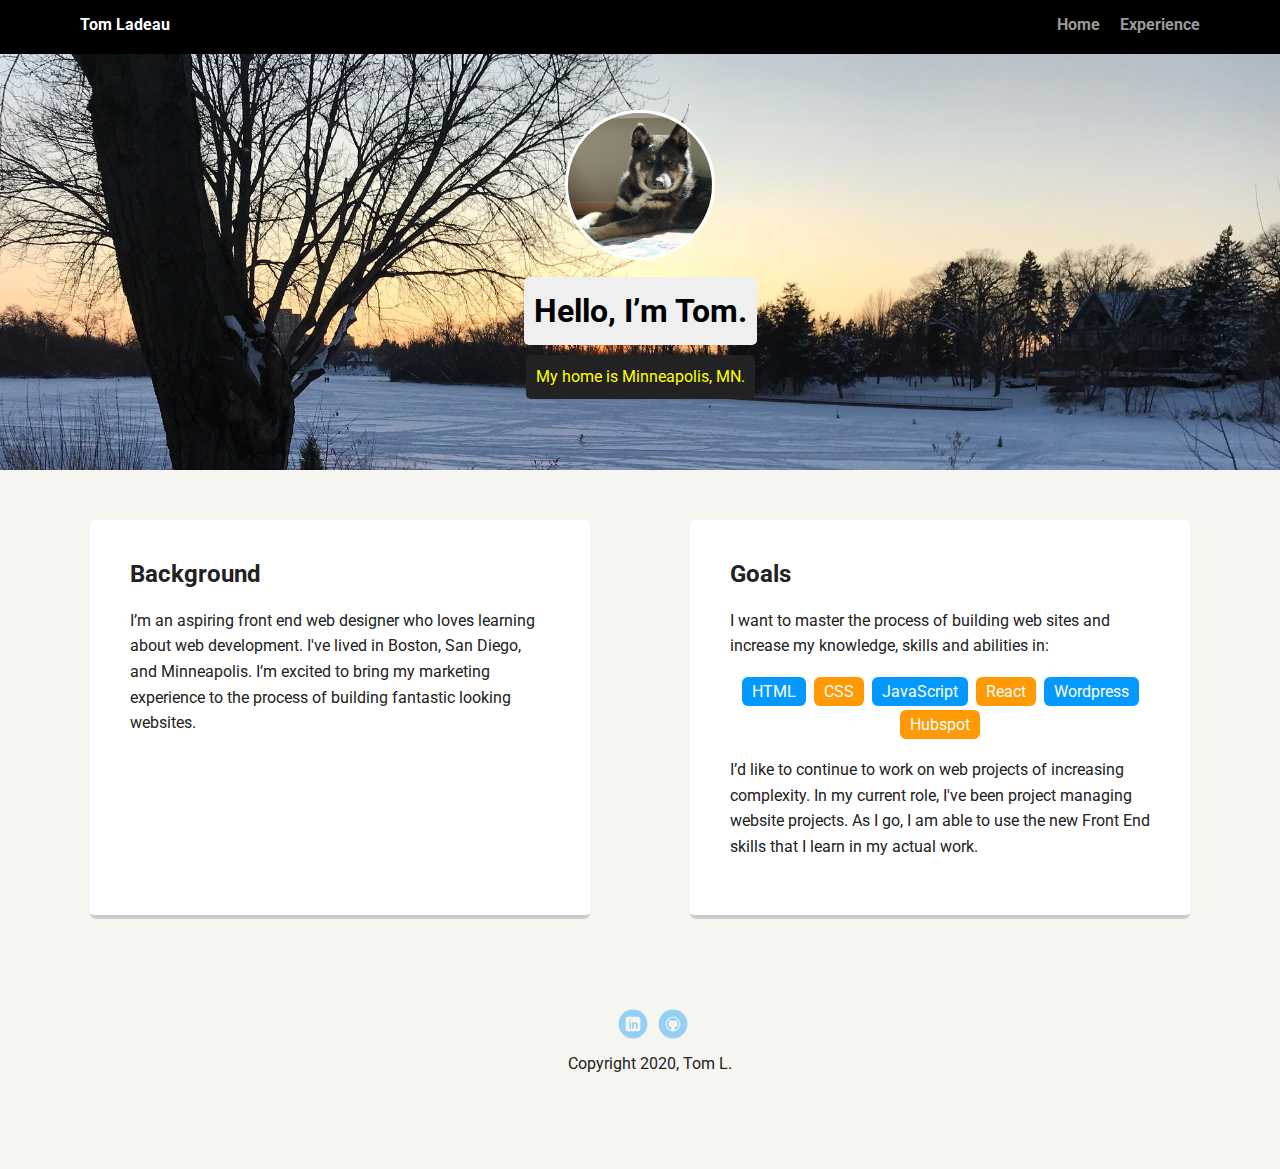
==== index.html @ c1380d4a "Added first project" ====
<!doctype html>
<html lang="en">
<head>
  <meta charset="utf-8">
  <title>Tom L's Profile</title>
  <meta name="viewport" content="width=device-width, initial-scale=1.0">
  <link rel="stylesheet" href="styles.css">
  <link href="https://fonts.googleapis.com/css?family=Muli%7CRoboto:400,300,500,700,900" rel="stylesheet">
</head>
<body>

  <div class="main-nav">
      <ul class="nav">
        <li class="name">Tom Ladeau</li>
        <li><a href="index.html">Home</a></li>
        <li><a href="experience.html">Experience</a></li>
      </ul>
  </div>

  <header>
    <img src="images/me-cobra.jpg" alt="Photo of Husky Shepherd Mix named Cobra" class="profile-image">
    <h1 class="tag name">Hello, I’m Tom.</h1>
    <p class="tag location">My home is Minneapolis, MN.</p>
  </header>

  <main class="flex">
   
    <div class="card">
      <h2>Background</h2>
      <p>I’m an aspiring front end web designer who loves learning about web development. I've lived in Boston, San Diego, and Minneapolis. I’m excited to bring my marketing experience to the process of building fantastic looking websites.</p>
   </div> 

    <div class="card">
      <h2>Goals</h2>
      <p>I want to master the process of building web sites and increase my knowledge, skills and abilities in:</p>
      <ul class="skills">
        <li>HTML</li>
        <li>CSS</li>
        <li>JavaScript</li>
        <li>React</li>
        <li>Wordpress</li>
        <li>Hubspot</li>
      </ul>
      <p>I’d like to continue to work on web projects of increasing complexity. In my current role, I've been project managing website projects. As I go, I am able to use the new Front End skills that I learn in my actual work.</p>
    </div>  

  </main>
  <footer>
    <ul>
      <li><a href="https://www.linkedin.com/in/thomasladeau/" class="social linkedin">LinkedIn</a></li>
      <li><a href="https://github.com/tlads" class="social github">Github</a></li>
    </ul>
    <p class="copyright">Copyright 2020, Tom L.</p>
  </footer>
</body>
</html>
---- styles.css ----
/* Global Layout Set-up */
* { 
  box-sizing: border-box;
}
  
body {
  margin: 0;
  padding: 0;
  text-align: center;
  font-family: 'Roboto', sans-serif;
  color: #222;
  background: #f7f5f0;
}
/* Link Styles */

a {
  text-decoration: none;
  color: #999;
}
a:hover {
  color: #6633ff;
}

/* Section Styles */

.main-nav {
  width: 100%;
  background: black;
  min-height: 30px;
  padding: 10px;
  position: fixed;
  text-align: center;
}
.nav {
  display: flex;
  justify-content: space-around;
  font-weight: 700;
  list-style-type: none;
  margin: 0 auto;
  padding: 0;
}

.nav .name {
    display: block;
    margin-right: auto;
    color: white;
}
.nav li {
  padding: 5px 10px 10px 10px;
}
.nav a {
  transition: all .5s;
}
.nav a:hover {
  color: white
}

header {
  text-align: center;
  background: url('images/snow-bg.jpg') no-repeat top center ;
  background-size: cover;
  overflow: hidden;
  padding-top: 60px;
}
header {
  line-height: 1.5;
}
header .profile-image {
  margin-top: 50px;
  width: 150px;
  height: 150px;
  border-radius: 50%;
  border: 3px solid white;
  transition: all .5s;
}
header .profile-image:hover {
  transform: scale(1.2) rotate(5deg);
}
.tag {
  background-color: #efefef;
  color: black;
  padding: 10px;
  border-radius: 5px;
  display: table;
  margin: 10px auto;
} 
.location {
  background-color: #222;
  color: yellow;
}
.card {
  margin: 30px;
  padding: 20px 40px 40px;
  max-width: 500px;
  text-align: left;
  background: #fff;
  border-bottom: 4px solid #ccc;
  border-radius: 6px;
  transition: all .5s;
}
.card:hover {
  border-color: #ff99ff;
}

ul.skills {
  padding: 0;
  text-align: center;
}

.skills li {
  border-radius: 6px;
  display: inline-block;
  background: #ff9904;
  color: white;
  padding: 5px 10px;
  margin: 2px;
}

.skills li:nth-child(odd) {
  background: #0399ff;
}

footer {
  width: 100%;
  min-height: 30px;
  padding: 20px 0 40px 20px;
}

footer .copyright {
  top: -8px;
  font-size: .75em;
}

footer ul {
  list-style-type: none;
  margin: 0;
  padding: 0;
}

footer ul li {
  display: inline-block;
}

a.social {
  display: inline-block;
  text-indent: -9999px;
  margin-left: 5px;
  width: 30px;
  height: 30px;
  background-size: 30px 30px;
  opacity: .4;
  transition: all .5s;
}
a.twitter {
  background-image: url(images/twitter.svg);
}
a.linkedin {
  background-image: url(images/linkedin.svg);
}
a.github {
  background-image: url(images/github.svg);
}
a.social:hover {
  opacity: 1;
}
.clearfix {
  clear: both;
}

/* Styles for larger screens */
@media screen and (min-width: 720px) {
  
  .flex {
      display: -ms-flexbox;      /* TWEENER - IE 10 */
      display: flex; 
      max-width: 1200px;
      -ms-flex-pack: distribute;
      justify-content: space-around;
      margin: 0 auto;
  }

  header {
    min-height: 470px;
  }

  .nav {
    max-width: 1200px;
    padding: 0 30px;
  }


  main {
    padding-top: 20px;
  }

  main p {
    line-height: 1.6em;
  }

  footer {
    font-size: 1.3em;
    max-width: 1200px;
    margin: 40px auto;
  }

}
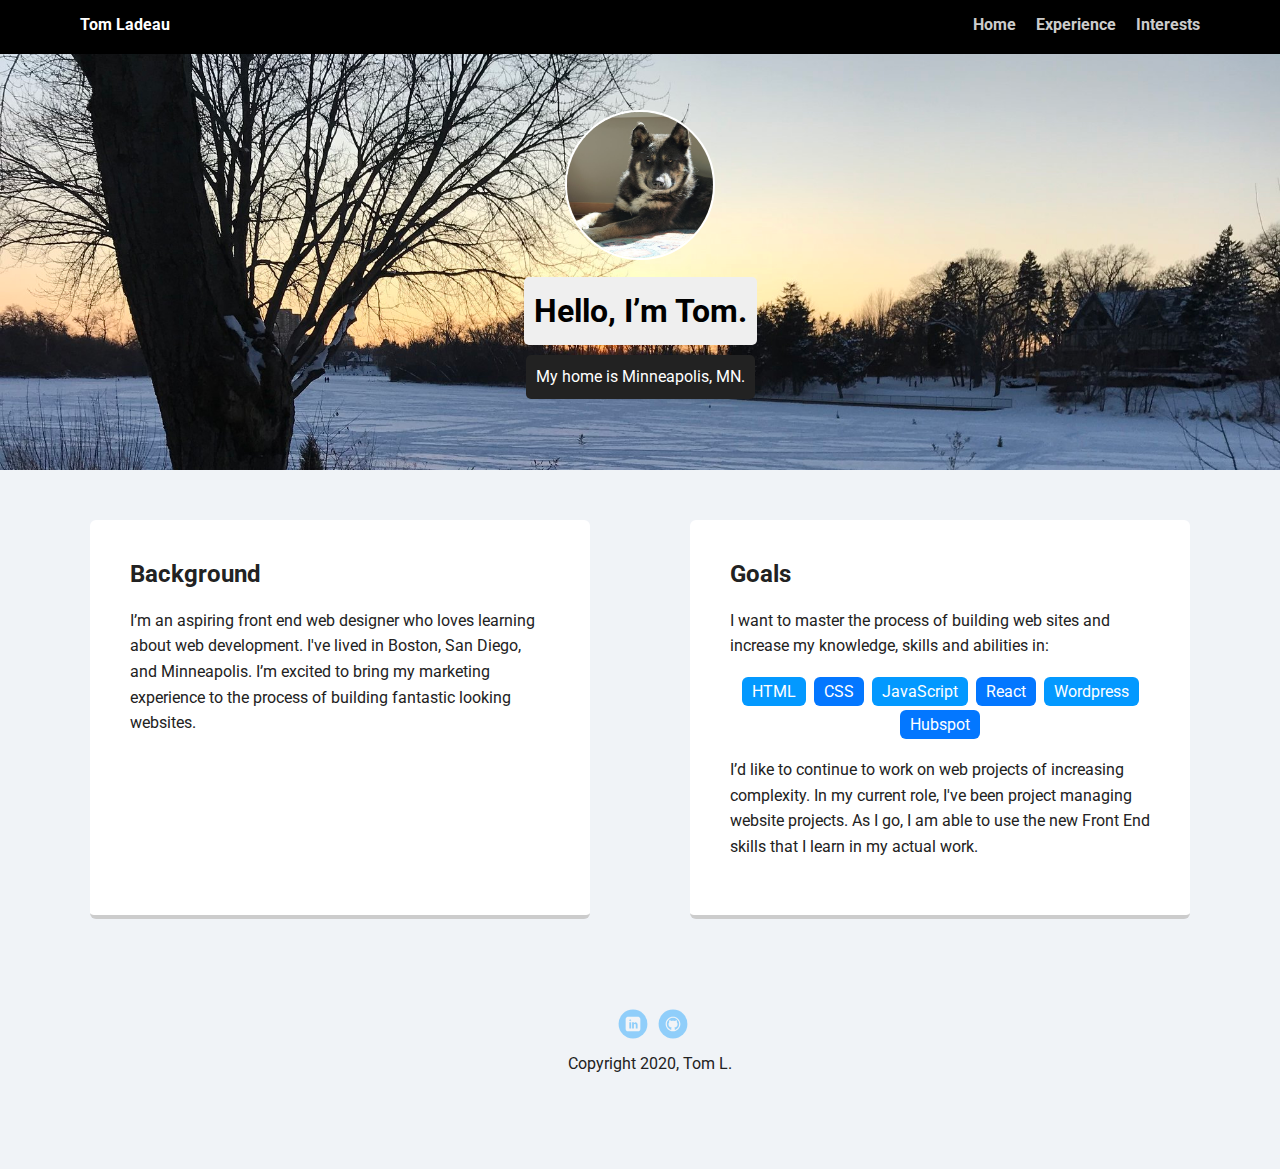
==== commit 95892550: "Updates to personal site" ====
--- a/index.html
+++ b/index.html
@@ -9,13 +9,14 @@
 </head>
 <body>
 
-  <div class="main-nav">
+  <nav class="main-nav">
       <ul class="nav">
         <li class="name">Tom Ladeau</li>
         <li><a href="index.html">Home</a></li>
         <li><a href="experience.html">Experience</a></li>
+        <li><a href="interests.html">Interests</a></li>
       </ul>
-  </div>
+    </nav>
 
   <header>
     <img src="images/me-cobra.jpg" alt="Photo of Husky Shepherd Mix named Cobra" class="profile-image">
@@ -25,12 +26,12 @@
 
   <main class="flex">
    
-    <div class="card">
+    <section class="card">
       <h2>Background</h2>
       <p>I’m an aspiring front end web designer who loves learning about web development. I've lived in Boston, San Diego, and Minneapolis. I’m excited to bring my marketing experience to the process of building fantastic looking websites.</p>
-   </div> 
+    </section> 
 
-    <div class="card">
+    <section class="card">
       <h2>Goals</h2>
       <p>I want to master the process of building web sites and increase my knowledge, skills and abilities in:</p>
       <ul class="skills">
@@ -42,7 +43,7 @@
         <li>Hubspot</li>
       </ul>
       <p>I’d like to continue to work on web projects of increasing complexity. In my current role, I've been project managing website projects. As I go, I am able to use the new Front End skills that I learn in my actual work.</p>
-    </div>  
+    </section>  
 
   </main>
   <footer>
--- a/styles.css
+++ b/styles.css
@@ -9,13 +9,13 @@
   text-align: center;
   font-family: 'Roboto', sans-serif;
   color: #222;
-  background: #f7f5f0;
+  background: #f0f3f7;
 }
 /* Link Styles */
 
 a {
   text-decoration: none;
-  color: #999;
+  color: rgb(55, 0, 143);
 }
 a:hover {
   color: #6633ff;
@@ -50,9 +50,10 @@
 }
 .nav a {
   transition: all .5s;
+  color: #ccc;
 }
 .nav a:hover {
-  color: white
+  color: #6633ff;
 }
 
 header {
@@ -70,11 +71,11 @@
   width: 150px;
   height: 150px;
   border-radius: 50%;
-  border: 3px solid white;
+  border: 2px solid white;
   transition: all .5s;
 }
 header .profile-image:hover {
-  transform: scale(1.2) rotate(5deg);
+  transform: scale(1.1) rotate(2deg);
 }
 .tag {
   background-color: #efefef;
@@ -86,7 +87,12 @@
 } 
 .location {
   background-color: #222;
-  color: yellow;
+  color: white;
+}
+.description {
+  padding: 20px;
+  border: .5px solid #222;
+  max-width: 500px;
 }
 .card {
   margin: 30px;
@@ -99,18 +105,23 @@
   transition: all .5s;
 }
 .card:hover {
-  border-color: #ff99ff;
+  border-color: #6633ff;
 }
 
 ul.skills {
   padding: 0;
   text-align: center;
+}
+
+ul.interests {
+  padding: 0;
+  text-align: left;
 }
 
 .skills li {
   border-radius: 6px;
   display: inline-block;
-  background: #ff9904;
+  background: #0377ff;
   color: white;
   padding: 5px 10px;
   margin: 2px;
@@ -118,6 +129,25 @@
 
 .skills li:nth-child(odd) {
   background: #0399ff;
+}
+
+.interests li {
+  border-radius: 6px;
+  display: inline-block;
+  background: #dfeeff;
+  color: black;
+  padding: 5px 10px;
+  margin: 2px;
+}
+
+.interests li:nth-child(odd) {
+  background: #eff9ff;
+}
+
+.card-img {
+  display: inline-block;
+  max-width: 300px;
+  height: auto;
 }
 
 footer {
